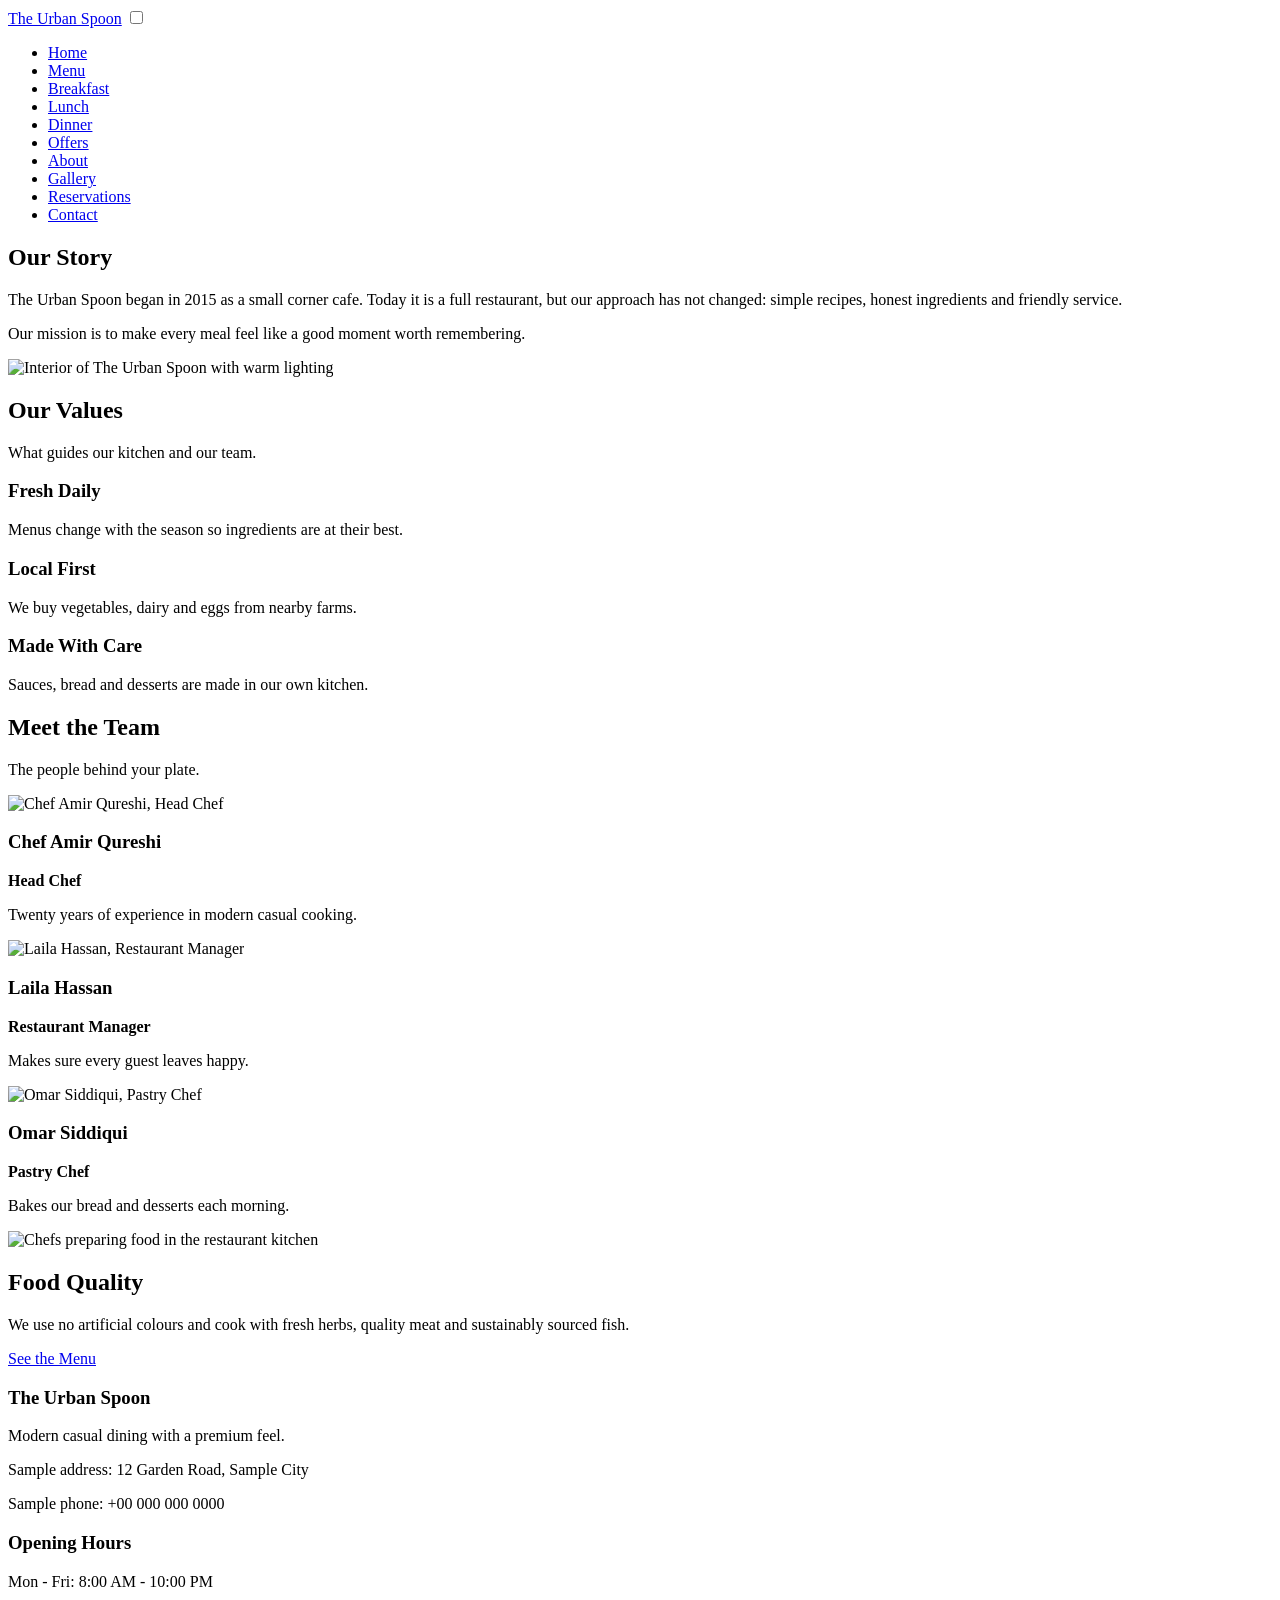
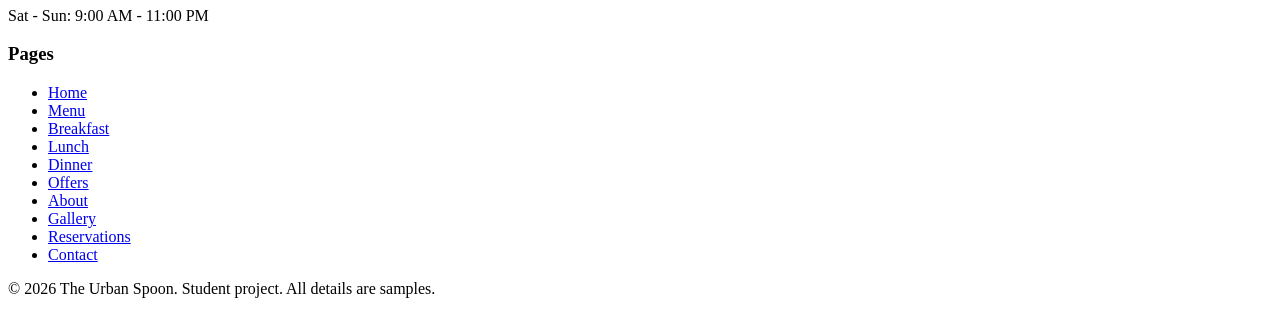
==== about.html @ b275792e "About page" ====
<!DOCTYPE html>
<html lang="en">
<head>
  <meta charset="UTF-8">
  <meta name="viewport" content="width=device-width, initial-scale=1.0">
  <meta name="description" content="Learn the story, values and team behind The Urban Spoon.">
  <title>About Us | The Urban Spoon</title>
  <link rel="preconnect" href="https://fonts.googleapis.com">
  <link href="https://fonts.googleapis.com/css2?family=Playfair+Display:wght@500;700&amp;family=Poppins:wght@400;500;600&amp;display=swap" rel="stylesheet">
  <link rel="stylesheet" href="style.css">
</head>
<body>
  <header class="site-header">
    <div class="container header-inner">
      <a class="logo" href="index.html">The Urban Spoon</a>
      <input type="checkbox" id="nav-toggle" class="nav-toggle">
      <label for="nav-toggle" class="nav-button" aria-label="Open menu"><span></span></label>
      <nav class="main-nav" aria-label="Main navigation">
        <ul>
          <li><a href="index.html">Home</a></li>
          <li><a href="menu.html">Menu</a></li>
          <li><a href="breakfast.html">Breakfast</a></li>
          <li><a href="lunch.html">Lunch</a></li>
          <li><a href="dinner.html">Dinner</a></li>
          <li><a href="offers.html">Offers</a></li>
          <li><a href="about.html" class="active">About</a></li>
          <li><a href="gallery.html">Gallery</a></li>
          <li><a href="reservations.html">Reservations</a></li>
          <li><a href="contact.html">Contact</a></li>
        </ul>
      </nav>
    </div>
  </header>

  <main>
    <section class="section">
      <div class="container split">
        <div>
          <h2>Our Story</h2>
          <p>The Urban Spoon began in 2015 as a small corner cafe. Today it is a full restaurant, but our approach has not changed: simple recipes, honest ingredients and friendly service.</p>
          <p>Our mission is to make every meal feel like a good moment worth remembering.</p>
        </div>
        <img src="https://images.unsplash.com/photo-1517248135467-4c7edcad34c4?auto=format&fit=crop&w=800&q=70" alt="Interior of The Urban Spoon with warm lighting">
      </div>
    </section>
    <section class="section cream">
      <div class="container">
        <h2>Our Values</h2>
        <p class="lead">What guides our kitchen and our team.</p>
      <div class="grid">
        <article class="card pad"><h3>Fresh Daily</h3><p>Menus change with the season so ingredients are at their best.</p></article>
        <article class="card pad"><h3>Local First</h3><p>We buy vegetables, dairy and eggs from nearby farms.</p></article>
        <article class="card pad"><h3>Made With Care</h3><p>Sauces, bread and desserts are made in our own kitchen.</p></article>
      </div>
      </div>
    </section>
    <section class="section ">
      <div class="container">
        <h2>Meet the Team</h2>
        <p class="lead">The people behind your plate.</p>
      <div class="grid">
        <article class="card"><img src="https://images.unsplash.com/photo-1556910103-1c02745aae4d?auto=format&fit=crop&w=800&q=70" alt="Chef Amir Qureshi, Head Chef"><div class="card-body"><h3>Chef Amir Qureshi</h3><p><strong>Head Chef</strong></p><p>Twenty years of experience in modern casual cooking.</p></div></article>
        <article class="card"><img src="https://images.unsplash.com/photo-1559339352-11d035aa65de?auto=format&fit=crop&w=800&q=70" alt="Laila Hassan, Restaurant Manager"><div class="card-body"><h3>Laila Hassan</h3><p><strong>Restaurant Manager</strong></p><p>Makes sure every guest leaves happy.</p></div></article>
        <article class="card"><img src="https://images.unsplash.com/photo-1556910103-1c02745aae4d?auto=format&fit=crop&w=800&q=70" alt="Omar Siddiqui, Pastry Chef"><div class="card-body"><h3>Omar Siddiqui</h3><p><strong>Pastry Chef</strong></p><p>Bakes our bread and desserts each morning.</p></div></article>
      </div>
      </div>
    </section>
    <section class="section cream">
      <div class="container split">
        <img src="https://images.unsplash.com/photo-1556910103-1c02745aae4d?auto=format&fit=crop&w=800&q=70" alt="Chefs preparing food in the restaurant kitchen">
        <div>
          <h2>Food Quality</h2>
          <p>We use no artificial colours and cook with fresh herbs, quality meat and sustainably sourced fish.</p>
          <a class="btn" href="menu.html">See the Menu</a>
        </div>
      </div>
    </section>

  </main>

  <footer class="site-footer">
    <div class="container footer-grid">
      <div>
        <h3>The Urban Spoon</h3>
        <p>Modern casual dining with a premium feel.</p>
        <p>Sample address: 12 Garden Road, Sample City</p>
        <p>Sample phone: +00 000 000 0000</p>
      </div>
      <div>
        <h3>Opening Hours</h3>
        <p>Mon - Fri: 8:00 AM - 10:00 PM</p>
        <p>Sat - Sun: 9:00 AM - 11:00 PM</p>
      </div>
      <div>
        <h3>Pages</h3>
        <ul class="footer-links">
          <li><a href="index.html">Home</a></li>
          <li><a href="menu.html">Menu</a></li>
          <li><a href="breakfast.html">Breakfast</a></li>
          <li><a href="lunch.html">Lunch</a></li>
          <li><a href="dinner.html">Dinner</a></li>
          <li><a href="offers.html">Offers</a></li>
          <li><a href="about.html">About</a></li>
          <li><a href="gallery.html">Gallery</a></li>
          <li><a href="reservations.html">Reservations</a></li>
          <li><a href="contact.html">Contact</a></li>
        </ul>
      </div>
    </div>
    <p class="copyright">&copy; 2026 The Urban Spoon. Student project. All details are samples.</p>
  </footer>
</body>
</html>
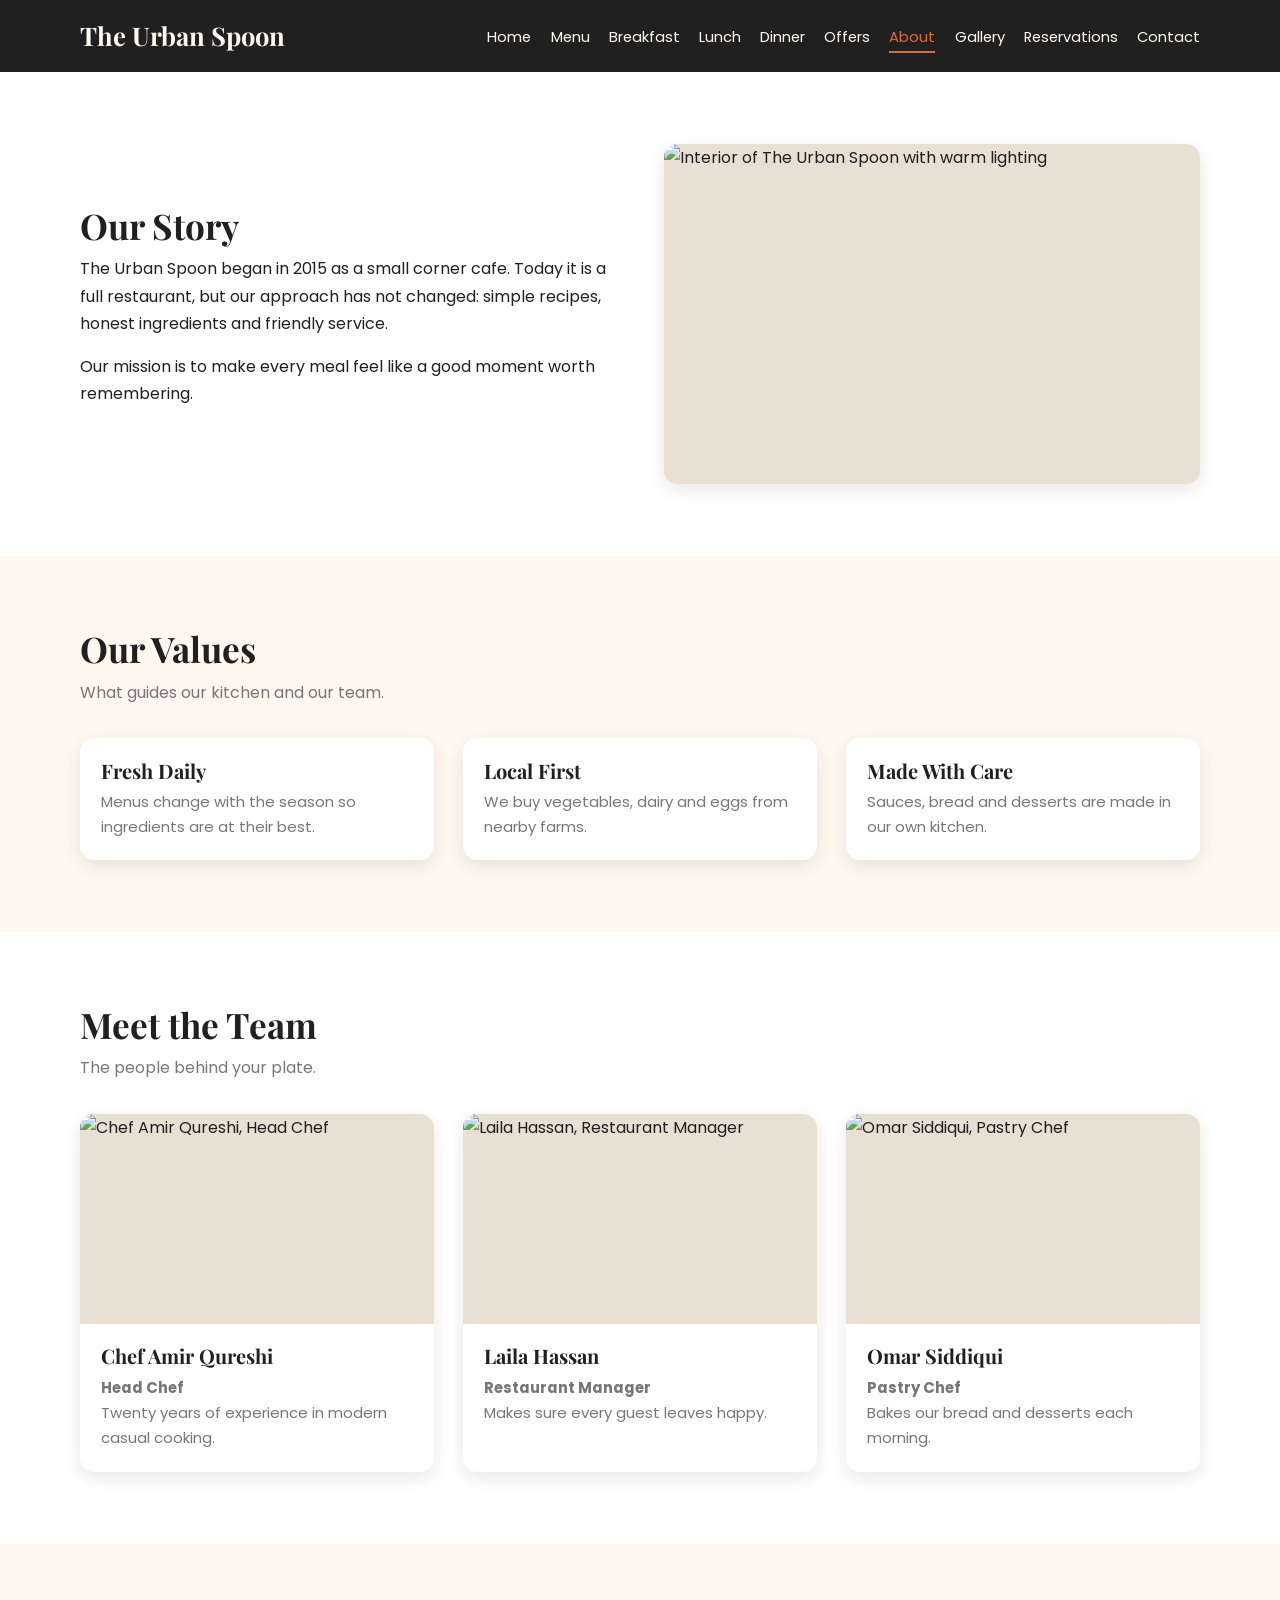
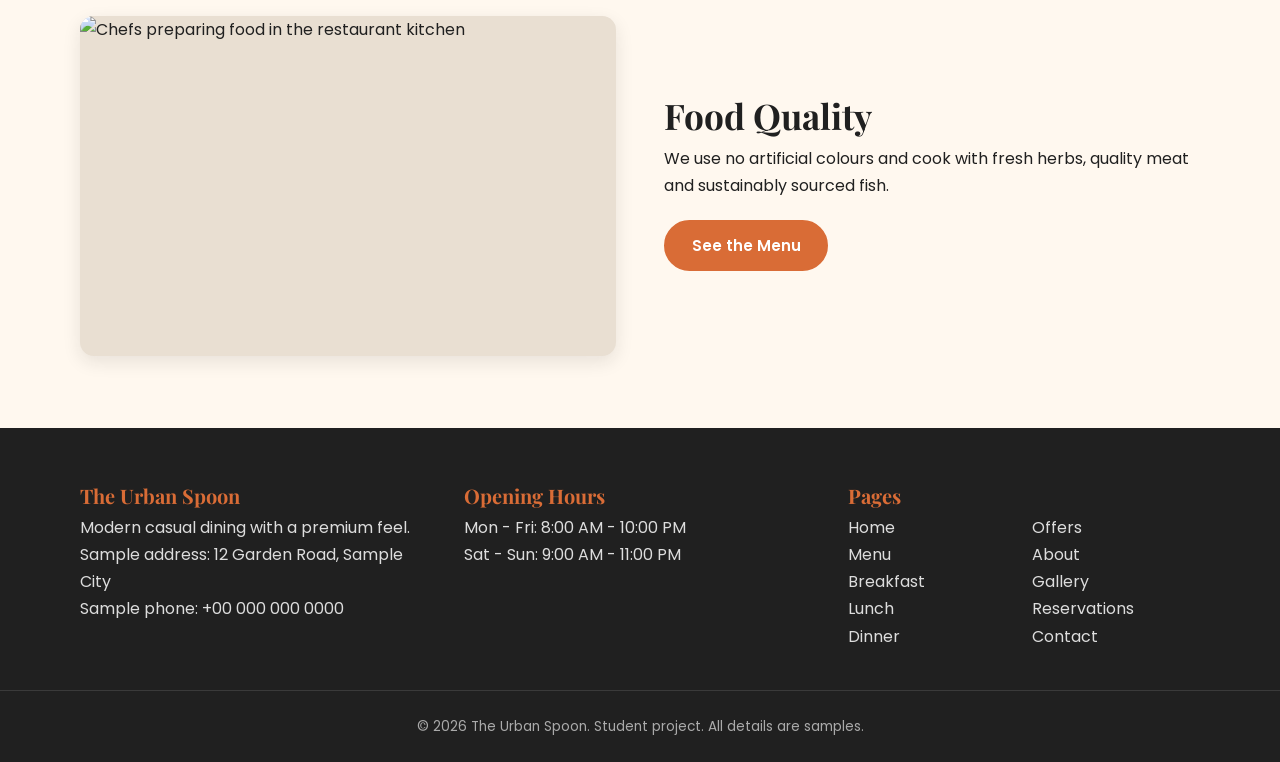
==== commit 5cd98d03: "Breaking Style.css into different css files" ====
--- a/about.html
+++ b/about.html
@@ -7,7 +7,11 @@
   <title>About Us | The Urban Spoon</title>
   <link rel="preconnect" href="https://fonts.googleapis.com">
   <link href="https://fonts.googleapis.com/css2?family=Playfair+Display:wght@500;700&amp;family=Poppins:wght@400;500;600&amp;display=swap" rel="stylesheet">
-  <link rel="stylesheet" href="style.css">
+  <link rel="stylesheet" href="css/base.css">
+  <link rel="stylesheet" href="css/layout.css">
+  <link rel="stylesheet" href="css/components.css">
+  <link rel="stylesheet" href="css/responsive.css">
+  <link rel="stylesheet" href="css/backgrounds.css">
 </head>
 <body>
   <header class="site-header">
--- a/css/base.css
+++ b/css/base.css
@@ -0,0 +1,64 @@
+/* The Urban Spoon - shared stylesheet (HTML + CSS only) */
+
+/* 1. Variables and reset */
+:root {
+  --charcoal: #202020;
+  --cream: #fff8ef;
+  --orange: #d96c36;
+  --white: #ffffff;
+  --gray: #777777;
+  --radius: 14px;
+  --shadow: 0 6px 18px rgba(32, 32, 32, 0.1);
+}
+* {
+  box-sizing: border-box;
+  margin: 0;
+  padding: 0;
+}
+html {
+  scroll-behavior: smooth;
+}
+body {
+  font-family: "Poppins", Arial, sans-serif;
+  color: var(--charcoal);
+  background: var(--white);
+  line-height: 1.7;
+}
+img {
+  max-width: 100%;
+  display: block;
+  background: #e9dfd2;
+}
+a {
+  color: var(--orange);
+  text-decoration: none;
+  transition: color 0.25s;
+}
+a:hover {
+  color: var(--charcoal);
+}
+ul {
+  list-style: none;
+}
+h1,
+h2,
+h3 {
+  font-family: "Playfair Display", Georgia, serif;
+  line-height: 1.2;
+}
+h2 {
+  font-size: 2.2rem;
+  margin-bottom: 0.5rem;
+}
+h3 {
+  font-size: 1.25rem;
+  margin-bottom: 0.4rem;
+}
+.container {
+  width: min(1120px, 92%);
+  margin: 0 auto;
+}
+.center {
+  text-align: center;
+  margin-top: 2rem;
+}
--- a/css/layout.css
+++ b/css/layout.css
@@ -0,0 +1,164 @@
+/* The Urban Spoon - shared stylesheet (HTML + CSS only) */
+
+/* 2. Header and CSS-only navigation */
+.site-header {
+  background: var(--charcoal);
+  position: sticky;
+  top: 0;
+  z-index: 10;
+}
+.header-inner {
+  display: flex;
+  align-items: center;
+  justify-content: space-between;
+  padding: 0.9rem 0;
+}
+.logo {
+  font-family: "Playfair Display", Georgia, serif;
+  font-size: 1.6rem;
+  font-weight: 700;
+  color: var(--cream);
+}
+.logo:hover {
+  color: var(--orange);
+}
+.main-nav ul {
+  display: flex;
+  gap: 1.2rem;
+}
+.main-nav a {
+  color: var(--cream);
+  font-size: 0.92rem;
+  padding: 0.3rem 0;
+  border-bottom: 2px solid transparent;
+}
+.main-nav a:hover,
+.main-nav a.active {
+  color: var(--orange);
+  border-bottom-color: var(--orange);
+}
+.nav-toggle {
+  display: none;
+}
+.nav-button {
+  display: none;
+  cursor: pointer;
+  padding: 10px;
+}
+.nav-button span,
+.nav-button span::before,
+.nav-button span::after {
+  display: block;
+  width: 26px;
+  height: 3px;
+  background: var(--cream);
+  position: relative;
+  transition: 0.25s;
+}
+.nav-button span::before,
+.nav-button span::after {
+  content: "";
+  position: absolute;
+  left: 0;
+}
+.nav-button span::before {
+  top: -8px;
+}
+.nav-button span::after {
+  top: 8px;
+}
+
+/* 4. Hero and banners (background images are set by .bg-* classes at the bottom) */
+.hero,
+.banner {
+  background:
+    linear-gradient(rgba(32, 32, 32, 0.62), rgba(32, 32, 32, 0.62)),
+    var(--bg) center / cover no-repeat,
+    var(--charcoal);
+  color: var(--white);
+}
+.hero {
+  padding: 9rem 0 8rem;
+}
+.hero h1 {
+  font-size: clamp(2.6rem, 7vw, 4.8rem);
+  max-width: 14ch;
+  margin-bottom: 1rem;
+}
+.hero p {
+  max-width: 52ch;
+  margin-bottom: 1.5rem;
+  font-size: 1.1rem;
+}
+.banner {
+  text-align: center;
+  padding: 5.5rem 1rem;
+}
+.banner h1 {
+  font-size: clamp(2.2rem, 6vw, 3.6rem);
+}
+.banner p {
+  max-width: 55ch;
+  margin: 0.6rem auto 0;
+}
+
+/* 5. Sections */
+.section {
+  padding: 4.5rem 0;
+}
+.cream {
+  background: var(--cream);
+}
+.lead {
+  color: var(--gray);
+  margin-bottom: 2rem;
+  max-width: 60ch;
+}
+.split {
+  display: grid;
+  grid-template-columns: 1fr 1fr;
+  gap: 3rem;
+  align-items: center;
+}
+.split img {
+  border-radius: var(--radius);
+  box-shadow: var(--shadow);
+  width: 100%;
+  height: 340px;
+  object-fit: cover;
+}
+.split p {
+  margin-bottom: 1rem;
+}
+
+/* 11. Footer */
+.site-footer {
+  background: var(--charcoal);
+  color: #ddd;
+  padding-top: 3.5rem;
+}
+.footer-grid {
+  display: grid;
+  grid-template-columns: repeat(3, 1fr);
+  gap: 2rem;
+}
+.site-footer h3 {
+  color: var(--orange);
+}
+.footer-links {
+  columns: 2;
+}
+.footer-links a {
+  color: #ddd;
+}
+.footer-links a:hover {
+  color: var(--orange);
+}
+.copyright {
+  text-align: center;
+  padding: 1.5rem 1rem;
+  margin-top: 2.5rem;
+  border-top: 1px solid #3a3a3a;
+  font-size: 0.85rem;
+  color: #aaa;
+}
--- a/css/components.css
+++ b/css/components.css
@@ -0,0 +1,267 @@
+/* The Urban Spoon - shared stylesheet (HTML + CSS only) */
+
+/* 3. Buttons */
+.btn {
+  display: inline-block;
+  background: var(--orange);
+  color: var(--white);
+  padding: 0.75rem 1.6rem;
+  border-radius: 50px;
+  border: 2px solid var(--orange);
+  font:
+    600 0.95rem "Poppins",
+    Arial,
+    sans-serif;
+  cursor: pointer;
+  transition:
+    transform 0.25s,
+    background 0.25s,
+    color 0.25s;
+  margin: 0.3rem 0.3rem 0.3rem 0;
+}
+.btn:hover {
+  background: var(--charcoal);
+  border-color: var(--charcoal);
+  color: var(--white);
+  transform: translateY(-2px);
+}
+.btn-light {
+  background: transparent;
+  color: var(--white);
+  border-color: var(--white);
+}
+.btn-light.dark {
+  color: var(--charcoal);
+  border-color: var(--charcoal);
+}
+.btn-light:hover {
+  background: var(--white);
+  border-color: var(--white);
+  color: var(--charcoal);
+}
+
+/* 6. Food cards */
+.grid {
+  display: grid;
+  grid-template-columns: repeat(auto-fit, minmax(260px, 1fr));
+  gap: 1.8rem;
+}
+.card {
+  background: var(--white);
+  border-radius: var(--radius);
+  box-shadow: var(--shadow);
+  overflow: hidden;
+  transition:
+    transform 0.3s,
+    box-shadow 0.3s;
+}
+.card:hover {
+  transform: translateY(-6px);
+  box-shadow: 0 14px 28px rgba(32, 32, 32, 0.18);
+}
+.card img {
+  width: 100%;
+  height: 210px;
+  object-fit: cover;
+  transition: transform 0.5s;
+}
+.card:hover img {
+  transform: scale(1.05);
+}
+.card {
+  overflow: hidden;
+}
+.card-body,
+.card.pad {
+  padding: 1.3rem;
+}
+.card p {
+  color: var(--gray);
+  font-size: 0.93rem;
+}
+.price {
+  color: var(--orange) !important;
+  font-weight: 600;
+  font-size: 1.1rem !important;
+  margin-top: 0.5rem;
+}
+.old {
+  color: var(--gray);
+  text-decoration: line-through;
+  font-weight: 400;
+  margin-right: 0.4rem;
+}
+.chips {
+  display: flex;
+  flex-wrap: wrap;
+  gap: 0.8rem;
+  justify-content: center;
+}
+.chips a {
+  display: block;
+  padding: 0.5rem 1.2rem;
+  border: 2px solid var(--orange);
+  border-radius: 50px;
+  font-weight: 500;
+}
+.chips a:hover {
+  background: var(--orange);
+  color: var(--white);
+}
+
+/* 7. Specials, quotes, lists */
+.special {
+  display: grid;
+  grid-template-columns: 1fr 1fr;
+  background: var(--white);
+  border-radius: var(--radius);
+  overflow: hidden;
+  box-shadow: var(--shadow);
+  align-items: center;
+}
+.special img {
+  height: 100%;
+  min-height: 280px;
+  object-fit: cover;
+  width: 100%;
+}
+.special div {
+  padding: 2rem;
+}
+.quote {
+  background: var(--cream);
+  border-left: 5px solid var(--orange);
+  padding: 1.5rem;
+  border-radius: var(--radius);
+  font-style: italic;
+}
+.quote cite {
+  display: block;
+  margin-top: 0.6rem;
+  font-style: normal;
+  font-weight: 600;
+  color: var(--orange);
+}
+.plain {
+  list-style: disc;
+  padding-left: 1.4rem;
+}
+.note {
+  background: #fdebd9;
+  border-left: 5px solid var(--orange);
+  padding: 1rem 1.2rem;
+  border-radius: 8px;
+  margin-bottom: 1.5rem;
+}
+
+/* 8. Tables */
+.hours {
+  width: 100%;
+  max-width: 560px;
+  border-collapse: collapse;
+  background: var(--white);
+  box-shadow: var(--shadow);
+  border-radius: var(--radius);
+  overflow: hidden;
+}
+.hours th {
+  background: var(--charcoal);
+  color: var(--cream);
+  text-align: left;
+}
+.hours th,
+.hours td {
+  padding: 0.8rem 1.2rem;
+  border-bottom: 1px solid #eee;
+}
+.hours tr:hover td {
+  background: var(--cream);
+}
+
+/* 9. Forms */
+.form {
+  max-width: 640px;
+  background: var(--cream);
+  padding: 2rem;
+  border-radius: var(--radius);
+  box-shadow: var(--shadow);
+}
+.form label {
+  display: block;
+  font-weight: 500;
+  margin: 1rem 0 0.3rem;
+}
+.form input,
+.form textarea {
+  width: 100%;
+  padding: 0.7rem 1rem;
+  border: 1px solid #ccc;
+  border-radius: 8px;
+  font: inherit;
+  transition:
+    border-color 0.25s,
+    box-shadow 0.25s;
+}
+.form input:focus,
+.form textarea:focus {
+  outline: none;
+  border-color: var(--orange);
+  box-shadow: 0 0 0 3px rgba(217, 108, 54, 0.25);
+}
+.form .btn {
+  margin-top: 1.5rem;
+}
+.row {
+  display: grid;
+  grid-template-columns: repeat(3, 1fr);
+  gap: 1rem;
+}
+.map-box {
+  background: var(--cream);
+  border: 2px dashed var(--orange);
+  border-radius: var(--radius);
+  min-height: 260px;
+  display: grid;
+  place-items: center;
+  text-align: center;
+  padding: 1rem;
+  color: var(--gray);
+}
+
+/* 10. Gallery */
+.gallery {
+  display: grid;
+  grid-template-columns: repeat(auto-fill, minmax(240px, 1fr));
+  grid-auto-rows: 220px;
+  gap: 1rem;
+}
+.gallery figure {
+  position: relative;
+  overflow: hidden;
+  border-radius: var(--radius);
+}
+.gallery figure:nth-child(3n + 1) {
+  grid-row: span 2;
+}
+.gallery img {
+  width: 100%;
+  height: 100%;
+  object-fit: cover;
+  transition: transform 0.5s;
+}
+.gallery figure:hover img {
+  transform: scale(1.08);
+}
+.gallery figcaption {
+  position: absolute;
+  inset: auto 0 0 0;
+  padding: 0.8rem;
+  background: linear-gradient(transparent, rgba(0, 0, 0, 0.75));
+  color: var(--white);
+  font-size: 0.85rem;
+  opacity: 0;
+  transition: opacity 0.3s;
+}
+.gallery figure:hover figcaption {
+  opacity: 1;
+}
--- a/css/responsive.css
+++ b/css/responsive.css
@@ -0,0 +1,69 @@
+/* The Urban Spoon - shared stylesheet (HTML + CSS only) */
+
+/* 12. Responsive */
+@media (max-width: 900px) {
+  .nav-button {
+    display: block;
+  }
+  .main-nav {
+    position: absolute;
+    top: 100%;
+    left: 0;
+    right: 0;
+    background: var(--charcoal);
+    max-height: 0;
+    overflow: hidden;
+    transition: max-height 0.4s;
+  }
+  .main-nav ul {
+    flex-direction: column;
+    gap: 0;
+    padding: 0 4%;
+  }
+  .main-nav li a {
+    display: block;
+    padding: 0.8rem 0;
+    border-bottom: 1px solid #3a3a3a;
+  }
+  .nav-toggle:checked ~ .main-nav {
+    max-height: 600px;
+  }
+  .nav-toggle:checked ~ .nav-button span {
+    background: transparent;
+  }
+  .nav-toggle:checked ~ .nav-button span::before {
+    top: 0;
+    transform: rotate(45deg);
+  }
+  .nav-toggle:checked ~ .nav-button span::after {
+    top: 0;
+    transform: rotate(-45deg);
+  }
+  .split,
+  .special {
+    grid-template-columns: 1fr;
+  }
+  .footer-grid {
+    grid-template-columns: 1fr;
+  }
+  .hero {
+    padding: 6rem 0 5rem;
+  }
+}
+@media (max-width: 560px) {
+  h2 {
+    font-size: 1.8rem;
+  }
+  .row {
+    grid-template-columns: 1fr;
+  }
+  .section {
+    padding: 3rem 0;
+  }
+}
+@media (prefers-reduced-motion: reduce) {
+  * {
+    transition: none !important;
+    scroll-behavior: auto !important;
+  }
+}
--- a/css/backgrounds.css
+++ b/css/backgrounds.css
@@ -0,0 +1,63 @@
+/* The Urban Spoon - shared stylesheet (HTML + CSS only) */
+
+/* 13. Background images for hero and banners */
+.bg-plate {
+  --bg: url("https://images.unsplash.com/photo-1504674900247-0877df9cc836?auto=format&fit=crop&w=800&q=70");
+}
+.bg-salad {
+  --bg: url("https://images.unsplash.com/photo-1546069901-ba9599a7e63c?auto=format&fit=crop&w=800&q=70");
+}
+.bg-pan {
+  --bg: url("https://images.unsplash.com/photo-1567620905732-2d1ec7ab7445?auto=format&fit=crop&w=800&q=70");
+}
+.bg-room {
+  --bg: url("https://images.unsplash.com/photo-1555396273-367ea4eb4db5?auto=format&fit=crop&w=800&q=70");
+}
+.bg-burger {
+  --bg: url("https://images.unsplash.com/photo-1568901346375-23c9450c58cd?auto=format&fit=crop&w=800&q=70");
+}
+.bg-pizza {
+  --bg: url("https://images.unsplash.com/photo-1565299624946-b28f40a0ae38?auto=format&fit=crop&w=800&q=70");
+}
+.bg-egg {
+  --bg: url("https://images.unsplash.com/photo-1482049016688-2d3e1b311543?auto=format&fit=crop&w=800&q=70");
+}
+.bg-dish {
+  --bg: url("https://images.unsplash.com/photo-1414235077428-338989a2e8c0?auto=format&fit=crop&w=800&q=70");
+}
+.bg-fish {
+  --bg: url("https://images.unsplash.com/photo-1519708227418-c8fd9a32b7a2?auto=format&fit=crop&w=800&q=70");
+}
+.bg-steak {
+  --bg: url("https://images.unsplash.com/photo-1600891964092-4316c288032e?auto=format&fit=crop&w=800&q=70");
+}
+.bg-pasta {
+  --bg: url("https://images.unsplash.com/photo-1551183053-bf91a1d81141?auto=format&fit=crop&w=800&q=70");
+}
+.bg-bfast {
+  --bg: url("https://images.unsplash.com/photo-1488477181946-6428a0291777?auto=format&fit=crop&w=800&q=70");
+}
+.bg-room2 {
+  --bg: url("https://images.unsplash.com/photo-1517248135467-4c7edcad34c4?auto=format&fit=crop&w=800&q=70");
+}
+.bg-room3 {
+  --bg: url("https://images.unsplash.com/photo-1559339352-11d035aa65de?auto=format&fit=crop&w=800&q=70");
+}
+.bg-dessert {
+  --bg: url("https://images.unsplash.com/photo-1551024601-bec78aea704b?auto=format&fit=crop&w=800&q=70");
+}
+.bg-ice {
+  --bg: url("https://images.unsplash.com/photo-1563805042-7684c019e1cb?auto=format&fit=crop&w=800&q=70");
+}
+.bg-drink {
+  --bg: url("https://images.unsplash.com/photo-1544145945-f90425340c7e?auto=format&fit=crop&w=800&q=70");
+}
+.bg-drink2 {
+  --bg: url("https://images.unsplash.com/photo-1556679343-c7306c1976bc?auto=format&fit=crop&w=800&q=70");
+}
+.bg-kitchen {
+  --bg: url("https://images.unsplash.com/photo-1556910103-1c02745aae4d?auto=format&fit=crop&w=800&q=70");
+}
+.bg-salad2 {
+  --bg: url("https://images.unsplash.com/photo-1540189549336-e6e99c3679fe?auto=format&fit=crop&w=800&q=70");
+}
